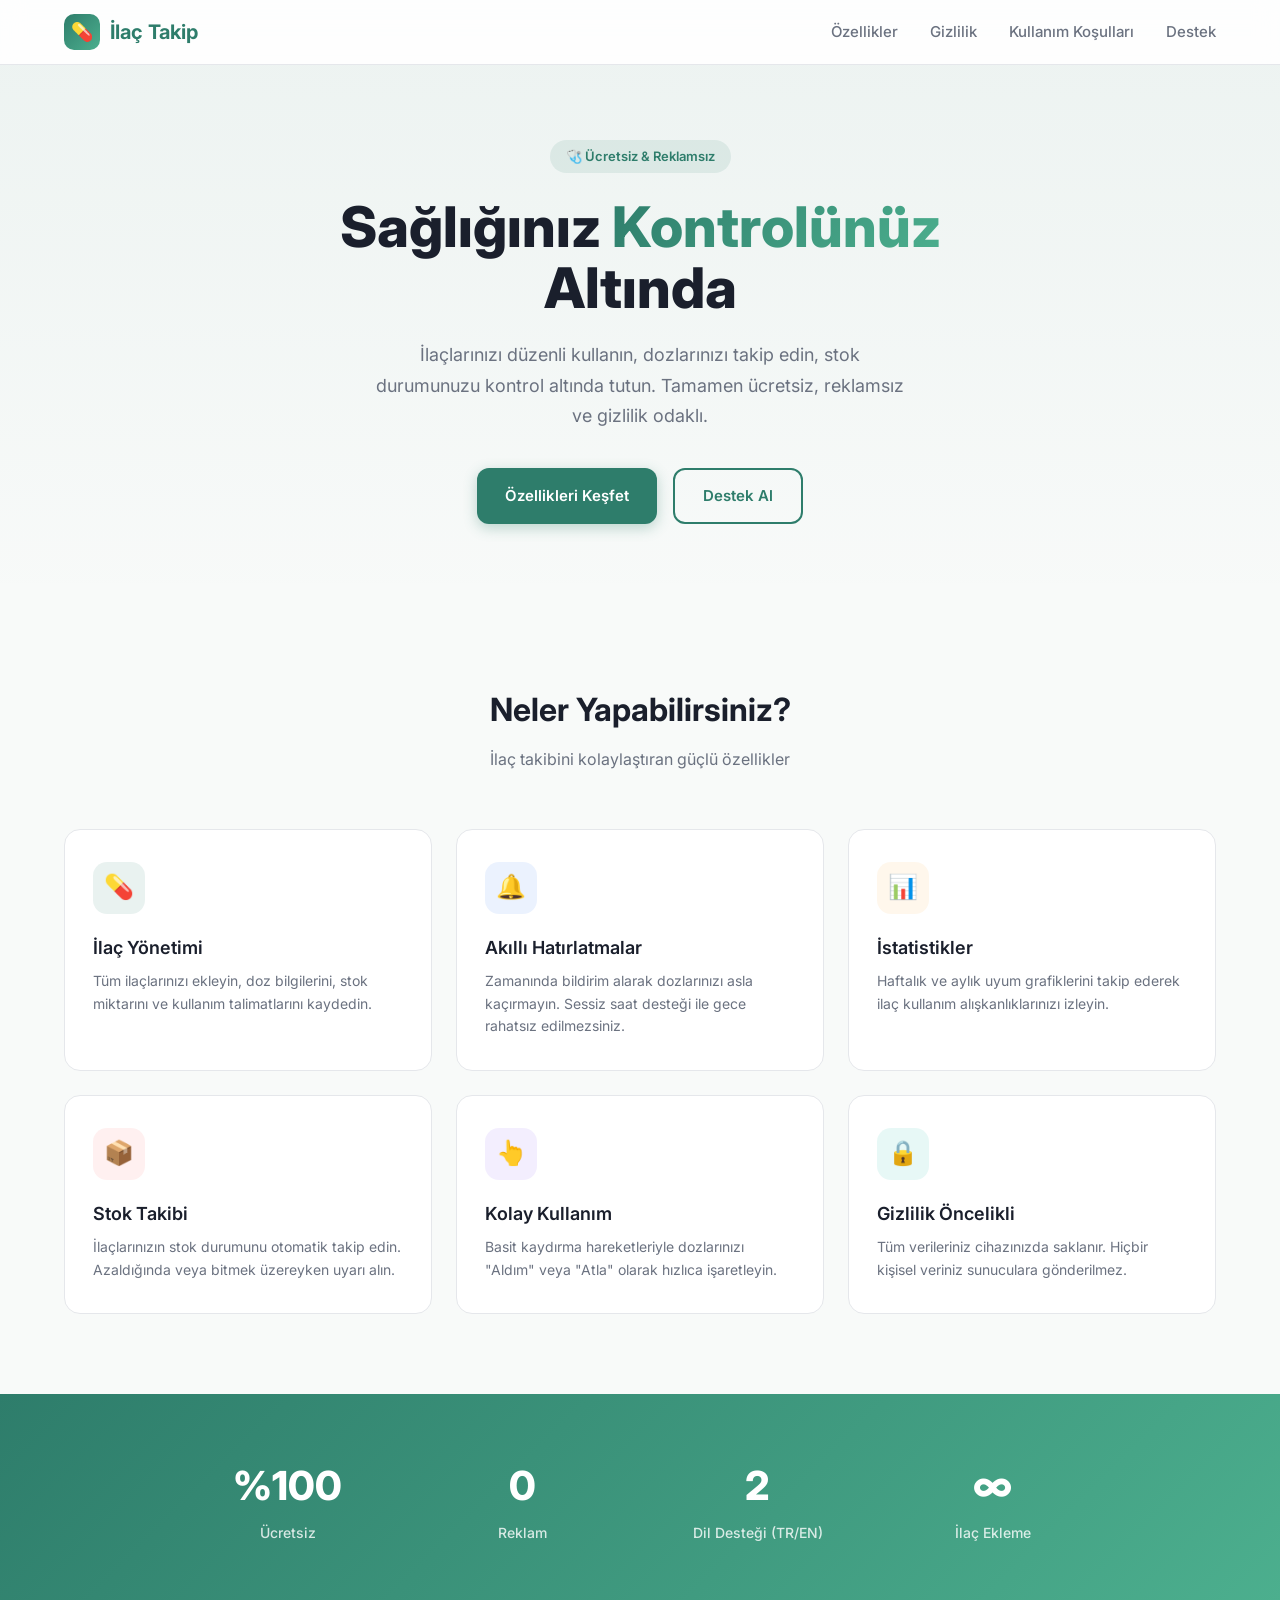
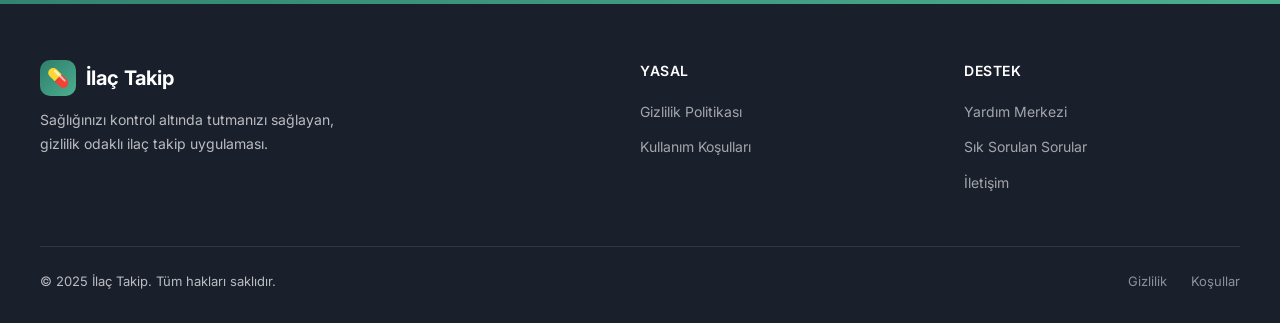
==== docs/index.html @ d4cceb4f "site yapıldı" ====
<!DOCTYPE html>
<html lang="tr">
<head>
  <meta charset="UTF-8">
  <meta name="viewport" content="width=device-width, initial-scale=1.0">
  <title>İlaç Takip - Sağlığınız Kontrolünüz Altında</title>
  <meta name="description" content="İlaç Takip uygulaması ile ilaçlarınızı düzenli kullanın, dozlarınızı takip edin ve stok durumunuzu kontrol altında tutun.">
  <link rel="preconnect" href="https://fonts.googleapis.com">
  <link rel="preconnect" href="https://fonts.gstatic.com" crossorigin>
  <link href="https://fonts.googleapis.com/css2?family=Inter:wght@400;500;600;700;800&display=swap" rel="stylesheet">
  <link rel="stylesheet" href="css/style.css">
</head>
<body>

  <!-- Navbar -->
  <nav class="navbar" id="navbar">
    <div class="navbar-inner">
      <a href="index.html" class="logo">
        <div class="logo-icon">💊</div>
        İlaç Takip
      </a>
      <ul class="nav-links" id="navLinks">
        <li><a href="#features">Özellikler</a></li>
        <li><a href="privacy.html">Gizlilik</a></li>
        <li><a href="terms.html">Kullanım Koşulları</a></li>
        <li><a href="support.html">Destek</a></li>
      </ul>
      <button class="mobile-toggle" id="mobileToggle" aria-label="Menü">☰</button>
    </div>
  </nav>

  <!-- Hero -->
  <section class="hero">
    <div class="hero-inner">
      <div class="hero-badge">🩺 Ücretsiz & Reklamsız</div>
      <h1>Sağlığınız <span>Kontrolünüz</span> Altında</h1>
      <p>İlaçlarınızı düzenli kullanın, dozlarınızı takip edin, stok durumunuzu kontrol altında tutun. Tamamen ücretsiz, reklamsız ve gizlilik odaklı.</p>
      <div class="hero-buttons">
        <a href="#features" class="btn btn-primary">Özellikleri Keşfet</a>
        <a href="support.html" class="btn btn-outline">Destek Al</a>
      </div>
    </div>
  </section>

  <!-- Features -->
  <section class="features" id="features">
    <div class="section-header">
      <h2>Neler Yapabilirsiniz?</h2>
      <p>İlaç takibini kolaylaştıran güçlü özellikler</p>
    </div>
    <div class="features-grid">
      <div class="feature-card">
        <div class="feature-icon green">💊</div>
        <h3>İlaç Yönetimi</h3>
        <p>Tüm ilaçlarınızı ekleyin, doz bilgilerini, stok miktarını ve kullanım talimatlarını kaydedin.</p>
      </div>
      <div class="feature-card">
        <div class="feature-icon blue">🔔</div>
        <h3>Akıllı Hatırlatmalar</h3>
        <p>Zamanında bildirim alarak dozlarınızı asla kaçırmayın. Sessiz saat desteği ile gece rahatsız edilmezsiniz.</p>
      </div>
      <div class="feature-card">
        <div class="feature-icon orange">📊</div>
        <h3>İstatistikler</h3>
        <p>Haftalık ve aylık uyum grafiklerini takip ederek ilaç kullanım alışkanlıklarınızı izleyin.</p>
      </div>
      <div class="feature-card">
        <div class="feature-icon red">📦</div>
        <h3>Stok Takibi</h3>
        <p>İlaçlarınızın stok durumunu otomatik takip edin. Azaldığında veya bitmek üzereyken uyarı alın.</p>
      </div>
      <div class="feature-card">
        <div class="feature-icon purple">👆</div>
        <h3>Kolay Kullanım</h3>
        <p>Basit kaydırma hareketleriyle dozlarınızı "Aldım" veya "Atla" olarak hızlıca işaretleyin.</p>
      </div>
      <div class="feature-card">
        <div class="feature-icon teal">🔒</div>
        <h3>Gizlilik Öncelikli</h3>
        <p>Tüm verileriniz cihazınızda saklanır. Hiçbir kişisel veriniz sunuculara gönderilmez.</p>
      </div>
    </div>
  </section>

  <!-- Stats -->
  <section class="stats">
    <div class="stats-inner">
      <div class="stat-item">
        <h3>%100</h3>
        <p>Ücretsiz</p>
      </div>
      <div class="stat-item">
        <h3>0</h3>
        <p>Reklam</p>
      </div>
      <div class="stat-item">
        <h3>2</h3>
        <p>Dil Desteği (TR/EN)</p>
      </div>
      <div class="stat-item">
        <h3>∞</h3>
        <p>İlaç Ekleme</p>
      </div>
    </div>
  </section>

  <!-- Footer -->
  <footer class="footer">
    <div class="footer-inner">
      <div class="footer-brand">
        <div class="logo" style="color: white;">
          <div class="logo-icon">💊</div>
          İlaç Takip
        </div>
        <p>Sağlığınızı kontrol altında tutmanızı sağlayan, gizlilik odaklı ilaç takip uygulaması.</p>
      </div>
      <div>
        <h4>Yasal</h4>
        <ul class="footer-links">
          <li><a href="privacy.html">Gizlilik Politikası</a></li>
          <li><a href="terms.html">Kullanım Koşulları</a></li>
        </ul>
      </div>
      <div>
        <h4>Destek</h4>
        <ul class="footer-links">
          <li><a href="support.html">Yardım Merkezi</a></li>
          <li><a href="support.html#faq">Sık Sorulan Sorular</a></li>
          <li><a href="mailto:destek@ilactakip.app">İletişim</a></li>
        </ul>
      </div>
    </div>
    <div class="footer-bottom">
      <span>&copy; 2025 İlaç Takip. Tüm hakları saklıdır.</span>
      <div class="footer-bottom-links">
        <a href="privacy.html">Gizlilik</a>
        <a href="terms.html">Koşullar</a>
      </div>
    </div>
  </footer>

  <script>
    // Navbar scroll effect
    window.addEventListener('scroll', () => {
      document.getElementById('navbar').classList.toggle('scrolled', window.scrollY > 10);
    });
    // Mobile menu
    document.getElementById('mobileToggle').addEventListener('click', () => {
      document.getElementById('navLinks').classList.toggle('open');
    });
  </script>
</body>
</html>
---- docs/css/style.css ----
:root {
  --primary: #2E7D6B;
  --primary-dark: #1B5E4A;
  --primary-light: #4CAF8E;
  --accent: #FF6B6B;
  --bg: #F8FAF9;
  --surface: #FFFFFF;
  --text-primary: #1A1F2C;
  --text-secondary: #6B7280;
  --text-light: #9CA3AF;
  --border: #E5E7EB;
  --shadow: rgba(0, 0, 0, 0.06);
  --radius: 16px;
}

* {
  margin: 0;
  padding: 0;
  box-sizing: border-box;
}

html {
  scroll-behavior: smooth;
}

body {
  font-family: 'Inter', -apple-system, BlinkMacSystemFont, 'Segoe UI', sans-serif;
  background-color: var(--bg);
  color: var(--text-primary);
  line-height: 1.6;
  -webkit-font-smoothing: antialiased;
}

a {
  color: var(--primary);
  text-decoration: none;
  transition: color 0.2s;
}

a:hover {
  color: var(--primary-dark);
}

/* ───── NAVBAR ───── */
.navbar {
  position: fixed;
  top: 0;
  left: 0;
  right: 0;
  z-index: 100;
  background: rgba(255, 255, 255, 0.9);
  backdrop-filter: blur(12px);
  -webkit-backdrop-filter: blur(12px);
  border-bottom: 1px solid var(--border);
  transition: box-shadow 0.3s;
}

.navbar.scrolled {
  box-shadow: 0 2px 20px var(--shadow);
}

.navbar-inner {
  max-width: 1200px;
  margin: 0 auto;
  padding: 0 24px;
  display: flex;
  align-items: center;
  justify-content: space-between;
  height: 64px;
}

.logo {
  display: flex;
  align-items: center;
  gap: 10px;
  font-weight: 700;
  font-size: 20px;
  color: var(--primary);
}

.logo-icon {
  width: 36px;
  height: 36px;
  background: linear-gradient(135deg, var(--primary), var(--primary-light));
  border-radius: 10px;
  display: flex;
  align-items: center;
  justify-content: center;
  color: white;
  font-size: 18px;
}

.nav-links {
  display: flex;
  gap: 32px;
  list-style: none;
}

.nav-links a {
  color: var(--text-secondary);
  font-size: 15px;
  font-weight: 500;
  transition: color 0.2s;
}

.nav-links a:hover {
  color: var(--primary);
}

.mobile-toggle {
  display: none;
  background: none;
  border: none;
  font-size: 24px;
  cursor: pointer;
  color: var(--text-primary);
}

/* ───── HERO ───── */
.hero {
  padding: 140px 24px 80px;
  text-align: center;
  background: linear-gradient(180deg, rgba(46, 125, 107, 0.06) 0%, transparent 100%);
}

.hero-inner {
  max-width: 720px;
  margin: 0 auto;
}

.hero-badge {
  display: inline-flex;
  align-items: center;
  gap: 6px;
  padding: 6px 16px;
  background: rgba(46, 125, 107, 0.1);
  border-radius: 100px;
  font-size: 13px;
  font-weight: 600;
  color: var(--primary);
  margin-bottom: 24px;
}

.hero h1 {
  font-size: clamp(36px, 6vw, 56px);
  font-weight: 800;
  line-height: 1.1;
  margin-bottom: 20px;
  color: var(--text-primary);
}

.hero h1 span {
  background: linear-gradient(135deg, var(--primary), var(--primary-light));
  -webkit-background-clip: text;
  -webkit-text-fill-color: transparent;
  background-clip: text;
}

.hero p {
  font-size: 18px;
  color: var(--text-secondary);
  max-width: 540px;
  margin: 0 auto 36px;
  line-height: 1.7;
}

.hero-buttons {
  display: flex;
  gap: 16px;
  justify-content: center;
  flex-wrap: wrap;
}

.btn {
  display: inline-flex;
  align-items: center;
  gap: 8px;
  padding: 14px 28px;
  border-radius: 12px;
  font-size: 15px;
  font-weight: 600;
  transition: all 0.2s;
  cursor: pointer;
  border: none;
}

.btn-primary {
  background: var(--primary);
  color: white;
  box-shadow: 0 4px 14px rgba(46, 125, 107, 0.3);
}

.btn-primary:hover {
  background: var(--primary-dark);
  color: white;
  transform: translateY(-1px);
  box-shadow: 0 6px 20px rgba(46, 125, 107, 0.4);
}

.btn-outline {
  background: transparent;
  color: var(--primary);
  border: 2px solid var(--primary);
}

.btn-outline:hover {
  background: rgba(46, 125, 107, 0.06);
  color: var(--primary-dark);
}

/* ───── FEATURES ───── */
.features {
  padding: 80px 24px;
  max-width: 1200px;
  margin: 0 auto;
}

.section-header {
  text-align: center;
  margin-bottom: 56px;
}

.section-header h2 {
  font-size: 32px;
  font-weight: 700;
  margin-bottom: 12px;
}

.section-header p {
  font-size: 16px;
  color: var(--text-secondary);
  max-width: 480px;
  margin: 0 auto;
}

.features-grid {
  display: grid;
  grid-template-columns: repeat(auto-fit, minmax(280px, 1fr));
  gap: 24px;
}

.feature-card {
  background: var(--surface);
  border-radius: var(--radius);
  padding: 32px 28px;
  border: 1px solid var(--border);
  transition: all 0.3s;
}

.feature-card:hover {
  transform: translateY(-4px);
  box-shadow: 0 12px 40px var(--shadow);
  border-color: var(--primary-light);
}

.feature-icon {
  width: 52px;
  height: 52px;
  border-radius: 14px;
  display: flex;
  align-items: center;
  justify-content: center;
  font-size: 24px;
  margin-bottom: 20px;
}

.feature-icon.green { background: rgba(46, 125, 107, 0.1); }
.feature-icon.blue { background: rgba(59, 130, 246, 0.1); }
.feature-icon.orange { background: rgba(255, 179, 71, 0.1); }
.feature-icon.red { background: rgba(255, 107, 107, 0.1); }
.feature-icon.purple { background: rgba(139, 92, 246, 0.1); }
.feature-icon.teal { background: rgba(20, 184, 166, 0.1); }

.feature-card h3 {
  font-size: 18px;
  font-weight: 600;
  margin-bottom: 8px;
}

.feature-card p {
  font-size: 14px;
  color: var(--text-secondary);
  line-height: 1.6;
}

/* ───── STATS ───── */
.stats {
  padding: 60px 24px;
  background: linear-gradient(135deg, var(--primary), var(--primary-light));
}

.stats-inner {
  max-width: 900px;
  margin: 0 auto;
  display: grid;
  grid-template-columns: repeat(auto-fit, minmax(180px, 1fr));
  gap: 40px;
  text-align: center;
}

.stat-item h3 {
  font-size: 40px;
  font-weight: 800;
  color: white;
  margin-bottom: 4px;
}

.stat-item p {
  font-size: 14px;
  color: rgba(255, 255, 255, 0.8);
  font-weight: 500;
}

/* ───── LEGAL PAGES ───── */
.legal-page {
  padding: 120px 24px 80px;
  max-width: 800px;
  margin: 0 auto;
}

.legal-page h1 {
  font-size: 32px;
  font-weight: 700;
  margin-bottom: 8px;
}

.legal-meta {
  font-size: 14px;
  color: var(--text-light);
  margin-bottom: 40px;
  padding-bottom: 24px;
  border-bottom: 1px solid var(--border);
}

.legal-content h2 {
  font-size: 20px;
  font-weight: 600;
  margin-top: 36px;
  margin-bottom: 12px;
  color: var(--text-primary);
}

.legal-content h3 {
  font-size: 17px;
  font-weight: 600;
  margin-top: 24px;
  margin-bottom: 8px;
  color: var(--text-primary);
}

.legal-content p {
  font-size: 15px;
  color: var(--text-secondary);
  margin-bottom: 14px;
  line-height: 1.7;
}

.legal-content ul,
.legal-content ol {
  margin: 12px 0 14px 24px;
  color: var(--text-secondary);
  font-size: 15px;
  line-height: 1.7;
}

.legal-content li {
  margin-bottom: 6px;
}

.legal-content strong {
  color: var(--text-primary);
  font-weight: 600;
}

.legal-toc {
  background: var(--surface);
  border: 1px solid var(--border);
  border-radius: var(--radius);
  padding: 24px 28px;
  margin-bottom: 36px;
}

.legal-toc h3 {
  font-size: 15px;
  font-weight: 600;
  margin: 0 0 12px;
  color: var(--text-primary);
}

.legal-toc ol {
  margin: 0;
  padding-left: 20px;
  color: var(--primary);
  font-size: 14px;
}

.legal-toc li {
  margin-bottom: 4px;
}

/* ───── SUPPORT PAGE ───── */
.support-cards {
  display: grid;
  grid-template-columns: repeat(auto-fit, minmax(280px, 1fr));
  gap: 24px;
  margin-top: 40px;
}

.support-card {
  background: var(--surface);
  border: 1px solid var(--border);
  border-radius: var(--radius);
  padding: 28px;
  text-align: center;
  transition: all 0.3s;
}

.support-card:hover {
  transform: translateY(-2px);
  box-shadow: 0 8px 30px var(--shadow);
}

.support-card .icon {
  font-size: 36px;
  margin-bottom: 16px;
}

.support-card h3 {
  font-size: 17px;
  font-weight: 600;
  margin-bottom: 8px;
}

.support-card p {
  font-size: 14px;
  color: var(--text-secondary);
  margin-bottom: 16px;
  line-height: 1.6;
}

.faq-section {
  margin-top: 56px;
}

.faq-item {
  background: var(--surface);
  border: 1px solid var(--border);
  border-radius: 12px;
  margin-bottom: 12px;
  overflow: hidden;
}

.faq-question {
  width: 100%;
  display: flex;
  align-items: center;
  justify-content: space-between;
  padding: 18px 24px;
  background: none;
  border: none;
  font-size: 15px;
  font-weight: 600;
  color: var(--text-primary);
  cursor: pointer;
  text-align: left;
  font-family: inherit;
}

.faq-question:hover {
  background: rgba(46, 125, 107, 0.03);
}

.faq-question .arrow {
  transition: transform 0.3s;
  font-size: 14px;
  color: var(--text-light);
}

.faq-item.open .faq-question .arrow {
  transform: rotate(180deg);
}

.faq-answer {
  max-height: 0;
  overflow: hidden;
  transition: max-height 0.3s ease;
}

.faq-item.open .faq-answer {
  max-height: 300px;
}

.faq-answer p {
  padding: 0 24px 18px;
  font-size: 14px;
  color: var(--text-secondary);
  line-height: 1.7;
}

/* ───── FOOTER ───── */
.footer {
  background: var(--text-primary);
  color: rgba(255, 255, 255, 0.7);
  padding: 56px 24px 32px;
}

.footer-inner {
  max-width: 1200px;
  margin: 0 auto;
  display: grid;
  grid-template-columns: 2fr 1fr 1fr;
  gap: 48px;
}

.footer-brand p {
  font-size: 14px;
  line-height: 1.7;
  margin-top: 12px;
  max-width: 320px;
}

.footer h4 {
  font-size: 14px;
  font-weight: 600;
  color: white;
  margin-bottom: 16px;
  text-transform: uppercase;
  letter-spacing: 0.5px;
}

.footer-links {
  list-style: none;
}

.footer-links li {
  margin-bottom: 10px;
}

.footer-links a {
  color: rgba(255, 255, 255, 0.6);
  font-size: 14px;
  transition: color 0.2s;
}

.footer-links a:hover {
  color: white;
}

.footer-bottom {
  max-width: 1200px;
  margin: 40px auto 0;
  padding-top: 24px;
  border-top: 1px solid rgba(255, 255, 255, 0.1);
  display: flex;
  justify-content: space-between;
  align-items: center;
  font-size: 13px;
}

.footer-bottom-links {
  display: flex;
  gap: 24px;
}

.footer-bottom-links a {
  color: rgba(255, 255, 255, 0.5);
  font-size: 13px;
}

.footer-bottom-links a:hover {
  color: white;
}

/* ───── RESPONSIVE ───── */
@media (max-width: 768px) {
  .nav-links {
    display: none;
    position: absolute;
    top: 64px;
    left: 0;
    right: 0;
    background: white;
    flex-direction: column;
    padding: 16px 24px;
    gap: 16px;
    border-bottom: 1px solid var(--border);
    box-shadow: 0 8px 30px var(--shadow);
  }

  .nav-links.open {
    display: flex;
  }

  .mobile-toggle {
    display: block;
  }

  .footer-inner {
    grid-template-columns: 1fr;
    gap: 32px;
  }

  .footer-bottom {
    flex-direction: column;
    gap: 12px;
    text-align: center;
  }

  .hero {
    padding-top: 110px;
  }
}
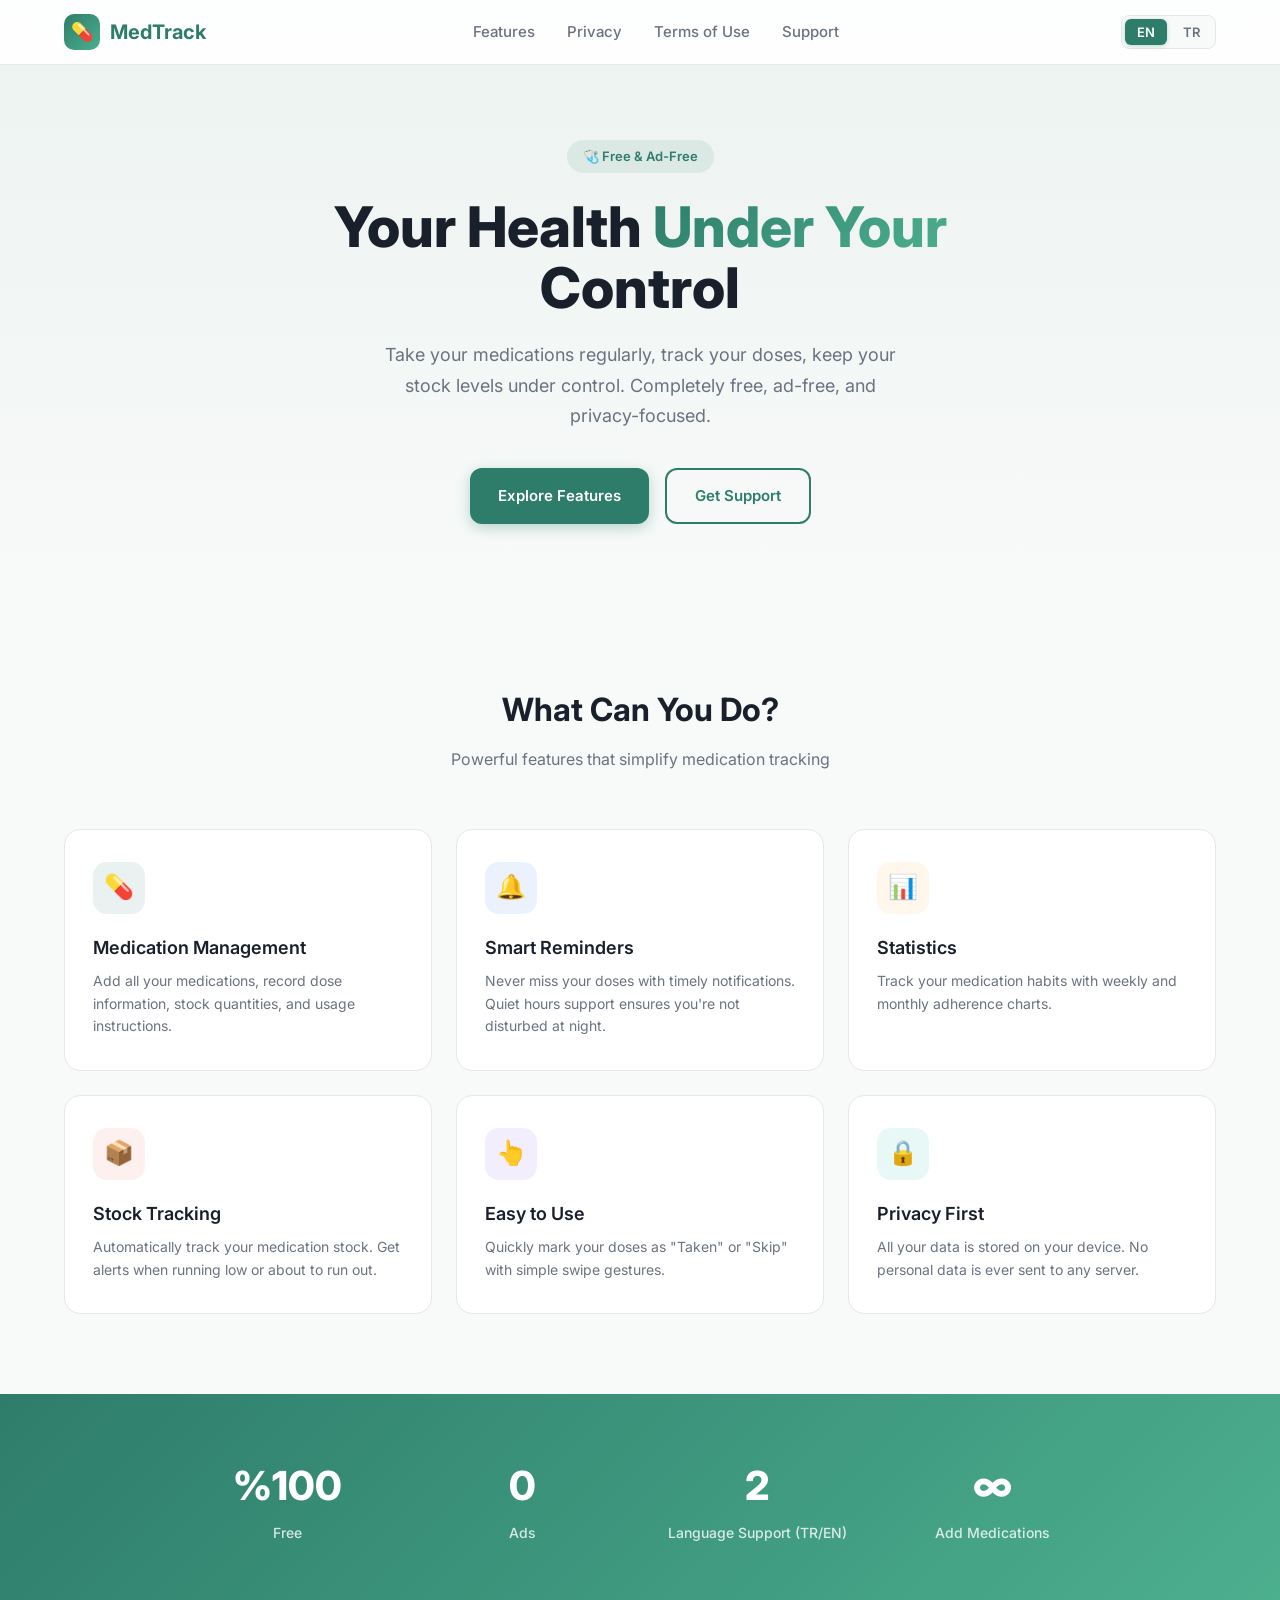
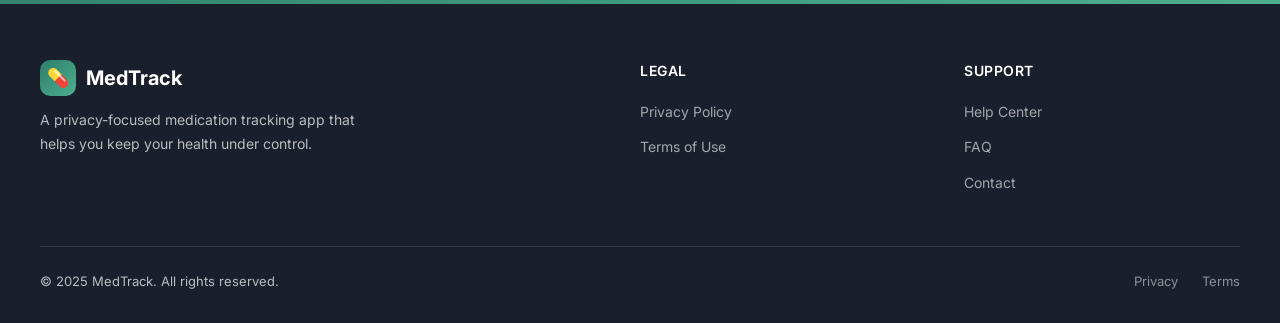
==== commit bc59bb48: "değişiklikler yapıldı" ====
--- a/docs/index.html
+++ b/docs/index.html
@@ -1,10 +1,10 @@
 <!DOCTYPE html>
-<html lang="tr">
+<html lang="en">
 <head>
   <meta charset="UTF-8">
   <meta name="viewport" content="width=device-width, initial-scale=1.0">
-  <title>İlaç Takip - Sağlığınız Kontrolünüz Altında</title>
-  <meta name="description" content="İlaç Takip uygulaması ile ilaçlarınızı düzenli kullanın, dozlarınızı takip edin ve stok durumunuzu kontrol altında tutun.">
+  <title>MedTrack - Your Health Under Control</title>
+  <meta name="description" content="Track your medications regularly, monitor your doses, and keep your stock levels under control with MedTrack app.">
   <link rel="preconnect" href="https://fonts.googleapis.com">
   <link rel="preconnect" href="https://fonts.gstatic.com" crossorigin>
   <link href="https://fonts.googleapis.com/css2?family=Inter:wght@400;500;600;700;800&display=swap" rel="stylesheet">
@@ -17,27 +17,31 @@
     <div class="navbar-inner">
       <a href="index.html" class="logo">
         <div class="logo-icon">💊</div>
-        İlaç Takip
+        <span data-i18n="nav.brand">MedTrack</span>
       </a>
       <ul class="nav-links" id="navLinks">
-        <li><a href="#features">Özellikler</a></li>
-        <li><a href="privacy.html">Gizlilik</a></li>
-        <li><a href="terms.html">Kullanım Koşulları</a></li>
-        <li><a href="support.html">Destek</a></li>
+        <li><a href="#features" data-i18n="nav.features">Features</a></li>
+        <li><a href="privacy.html" data-i18n="nav.privacy">Privacy</a></li>
+        <li><a href="terms.html" data-i18n="nav.terms">Terms of Use</a></li>
+        <li><a href="support.html" data-i18n="nav.support">Support</a></li>
       </ul>
-      <button class="mobile-toggle" id="mobileToggle" aria-label="Menü">☰</button>
+      <div class="lang-switcher">
+        <button class="lang-btn" data-lang="en" onclick="setLanguage('en')">EN</button>
+        <button class="lang-btn" data-lang="tr" onclick="setLanguage('tr')">TR</button>
+      </div>
+      <button class="mobile-toggle" id="mobileToggle" aria-label="Menu">☰</button>
     </div>
   </nav>
 
   <!-- Hero -->
   <section class="hero">
     <div class="hero-inner">
-      <div class="hero-badge">🩺 Ücretsiz & Reklamsız</div>
-      <h1>Sağlığınız <span>Kontrolünüz</span> Altında</h1>
-      <p>İlaçlarınızı düzenli kullanın, dozlarınızı takip edin, stok durumunuzu kontrol altında tutun. Tamamen ücretsiz, reklamsız ve gizlilik odaklı.</p>
+      <div class="hero-badge" data-i18n="hero.badge">🩺 Free & Ad-Free</div>
+      <h1><span data-i18n="hero.title.1">Your Health </span><span class="highlight" data-i18n="hero.title.highlight">Under Your</span><span data-i18n="hero.title.2"> Control</span></h1>
+      <p data-i18n="hero.desc">Take your medications regularly, track your doses, keep your stock levels under control. Completely free, ad-free, and privacy-focused.</p>
       <div class="hero-buttons">
-        <a href="#features" class="btn btn-primary">Özellikleri Keşfet</a>
-        <a href="support.html" class="btn btn-outline">Destek Al</a>
+        <a href="#features" class="btn btn-primary" data-i18n="hero.btn.features">Explore Features</a>
+        <a href="support.html" class="btn btn-outline" data-i18n="hero.btn.support">Get Support</a>
       </div>
     </div>
   </section>
@@ -45,39 +49,39 @@
   <!-- Features -->
   <section class="features" id="features">
     <div class="section-header">
-      <h2>Neler Yapabilirsiniz?</h2>
-      <p>İlaç takibini kolaylaştıran güçlü özellikler</p>
+      <h2 data-i18n="features.title">What Can You Do?</h2>
+      <p data-i18n="features.subtitle">Powerful features that simplify medication tracking</p>
     </div>
     <div class="features-grid">
       <div class="feature-card">
         <div class="feature-icon green">💊</div>
-        <h3>İlaç Yönetimi</h3>
-        <p>Tüm ilaçlarınızı ekleyin, doz bilgilerini, stok miktarını ve kullanım talimatlarını kaydedin.</p>
+        <h3 data-i18n="feature.med.title">Medication Management</h3>
+        <p data-i18n="feature.med.desc">Add all your medications, record dose information, stock quantities, and usage instructions.</p>
       </div>
       <div class="feature-card">
         <div class="feature-icon blue">🔔</div>
-        <h3>Akıllı Hatırlatmalar</h3>
-        <p>Zamanında bildirim alarak dozlarınızı asla kaçırmayın. Sessiz saat desteği ile gece rahatsız edilmezsiniz.</p>
+        <h3 data-i18n="feature.remind.title">Smart Reminders</h3>
+        <p data-i18n="feature.remind.desc">Never miss your doses with timely notifications. Quiet hours support ensures you're not disturbed at night.</p>
       </div>
       <div class="feature-card">
         <div class="feature-icon orange">📊</div>
-        <h3>İstatistikler</h3>
-        <p>Haftalık ve aylık uyum grafiklerini takip ederek ilaç kullanım alışkanlıklarınızı izleyin.</p>
+        <h3 data-i18n="feature.stats.title">Statistics</h3>
+        <p data-i18n="feature.stats.desc">Track your medication habits with weekly and monthly adherence charts.</p>
       </div>
       <div class="feature-card">
         <div class="feature-icon red">📦</div>
-        <h3>Stok Takibi</h3>
-        <p>İlaçlarınızın stok durumunu otomatik takip edin. Azaldığında veya bitmek üzereyken uyarı alın.</p>
+        <h3 data-i18n="feature.stock.title">Stock Tracking</h3>
+        <p data-i18n="feature.stock.desc">Automatically track your medication stock. Get alerts when running low or about to run out.</p>
       </div>
       <div class="feature-card">
         <div class="feature-icon purple">👆</div>
-        <h3>Kolay Kullanım</h3>
-        <p>Basit kaydırma hareketleriyle dozlarınızı "Aldım" veya "Atla" olarak hızlıca işaretleyin.</p>
+        <h3 data-i18n="feature.easy.title">Easy to Use</h3>
+        <p data-i18n="feature.easy.desc">Quickly mark your doses as "Taken" or "Skip" with simple swipe gestures.</p>
       </div>
       <div class="feature-card">
         <div class="feature-icon teal">🔒</div>
-        <h3>Gizlilik Öncelikli</h3>
-        <p>Tüm verileriniz cihazınızda saklanır. Hiçbir kişisel veriniz sunuculara gönderilmez.</p>
+        <h3 data-i18n="feature.privacy.title">Privacy First</h3>
+        <p data-i18n="feature.privacy.desc">All your data is stored on your device. No personal data is ever sent to any server.</p>
       </div>
     </div>
   </section>
@@ -87,19 +91,19 @@
     <div class="stats-inner">
       <div class="stat-item">
         <h3>%100</h3>
-        <p>Ücretsiz</p>
+        <p data-i18n="stats.free">Free</p>
       </div>
       <div class="stat-item">
         <h3>0</h3>
-        <p>Reklam</p>
+        <p data-i18n="stats.ads">Ads</p>
       </div>
       <div class="stat-item">
         <h3>2</h3>
-        <p>Dil Desteği (TR/EN)</p>
+        <p data-i18n="stats.lang">Language Support (TR/EN)</p>
       </div>
       <div class="stat-item">
         <h3>∞</h3>
-        <p>İlaç Ekleme</p>
+        <p data-i18n="stats.meds">Add Medications</p>
       </div>
     </div>
   </section>
@@ -110,41 +114,40 @@
       <div class="footer-brand">
         <div class="logo" style="color: white;">
           <div class="logo-icon">💊</div>
-          İlaç Takip
+          <span data-i18n="nav.brand">MedTrack</span>
         </div>
-        <p>Sağlığınızı kontrol altında tutmanızı sağlayan, gizlilik odaklı ilaç takip uygulaması.</p>
+        <p data-i18n="footer.desc">A privacy-focused medication tracking app that helps you keep your health under control.</p>
       </div>
       <div>
-        <h4>Yasal</h4>
+        <h4 data-i18n="footer.legal">Legal</h4>
         <ul class="footer-links">
-          <li><a href="privacy.html">Gizlilik Politikası</a></li>
-          <li><a href="terms.html">Kullanım Koşulları</a></li>
+          <li><a href="privacy.html" data-i18n="footer.privacy.link">Privacy Policy</a></li>
+          <li><a href="terms.html" data-i18n="footer.terms.link">Terms of Use</a></li>
         </ul>
       </div>
       <div>
-        <h4>Destek</h4>
+        <h4 data-i18n="footer.support.title">Support</h4>
         <ul class="footer-links">
-          <li><a href="support.html">Yardım Merkezi</a></li>
-          <li><a href="support.html#faq">Sık Sorulan Sorular</a></li>
-          <li><a href="mailto:destek@ilactakip.app">İletişim</a></li>
+          <li><a href="support.html" data-i18n="footer.help">Help Center</a></li>
+          <li><a href="support.html#faq" data-i18n="footer.faq.link">FAQ</a></li>
+          <li><a href="mailto:destek@ilactakip.app" data-i18n="footer.contact">Contact</a></li>
         </ul>
       </div>
     </div>
     <div class="footer-bottom">
-      <span>&copy; 2025 İlaç Takip. Tüm hakları saklıdır.</span>
+      <span data-i18n="footer.copy">&copy; 2025 MedTrack. All rights reserved.</span>
       <div class="footer-bottom-links">
-        <a href="privacy.html">Gizlilik</a>
-        <a href="terms.html">Koşullar</a>
+        <a href="privacy.html" data-i18n="footer.bottom.privacy">Privacy</a>
+        <a href="terms.html" data-i18n="footer.bottom.terms">Terms</a>
       </div>
     </div>
   </footer>
 
+  <script src="js/i18n.js"></script>
   <script>
-    // Navbar scroll effect
     window.addEventListener('scroll', () => {
       document.getElementById('navbar').classList.toggle('scrolled', window.scrollY > 10);
     });
-    // Mobile menu
     document.getElementById('mobileToggle').addEventListener('click', () => {
       document.getElementById('navLinks').classList.toggle('open');
     });
--- a/docs/css/style.css
+++ b/docs/css/style.css
@@ -107,6 +107,39 @@
   color: var(--primary);
 }
 
+.lang-switcher {
+  display: flex;
+  gap: 4px;
+  margin-left: 16px;
+  background: var(--bg);
+  border-radius: 8px;
+  padding: 3px;
+  border: 1px solid var(--border);
+}
+
+.lang-btn {
+  padding: 5px 12px;
+  border: none;
+  border-radius: 6px;
+  font-size: 13px;
+  font-weight: 600;
+  cursor: pointer;
+  background: transparent;
+  color: var(--text-secondary);
+  font-family: inherit;
+  transition: all 0.2s;
+}
+
+.lang-btn:hover {
+  color: var(--primary);
+}
+
+.lang-btn.active {
+  background: var(--primary);
+  color: white;
+  box-shadow: 0 1px 4px rgba(46, 125, 107, 0.3);
+}
+
 .mobile-toggle {
   display: none;
   background: none;
@@ -149,7 +182,7 @@
   color: var(--text-primary);
 }
 
-.hero h1 span {
+.hero h1 .highlight {
   background: linear-gradient(135deg, var(--primary), var(--primary-light));
   -webkit-background-clip: text;
   -webkit-text-fill-color: transparent;
@@ -595,6 +628,11 @@
     display: block;
   }
 
+  .lang-switcher {
+    margin-left: auto;
+    margin-right: 12px;
+  }
+
   .footer-inner {
     grid-template-columns: 1fr;
     gap: 32px;
